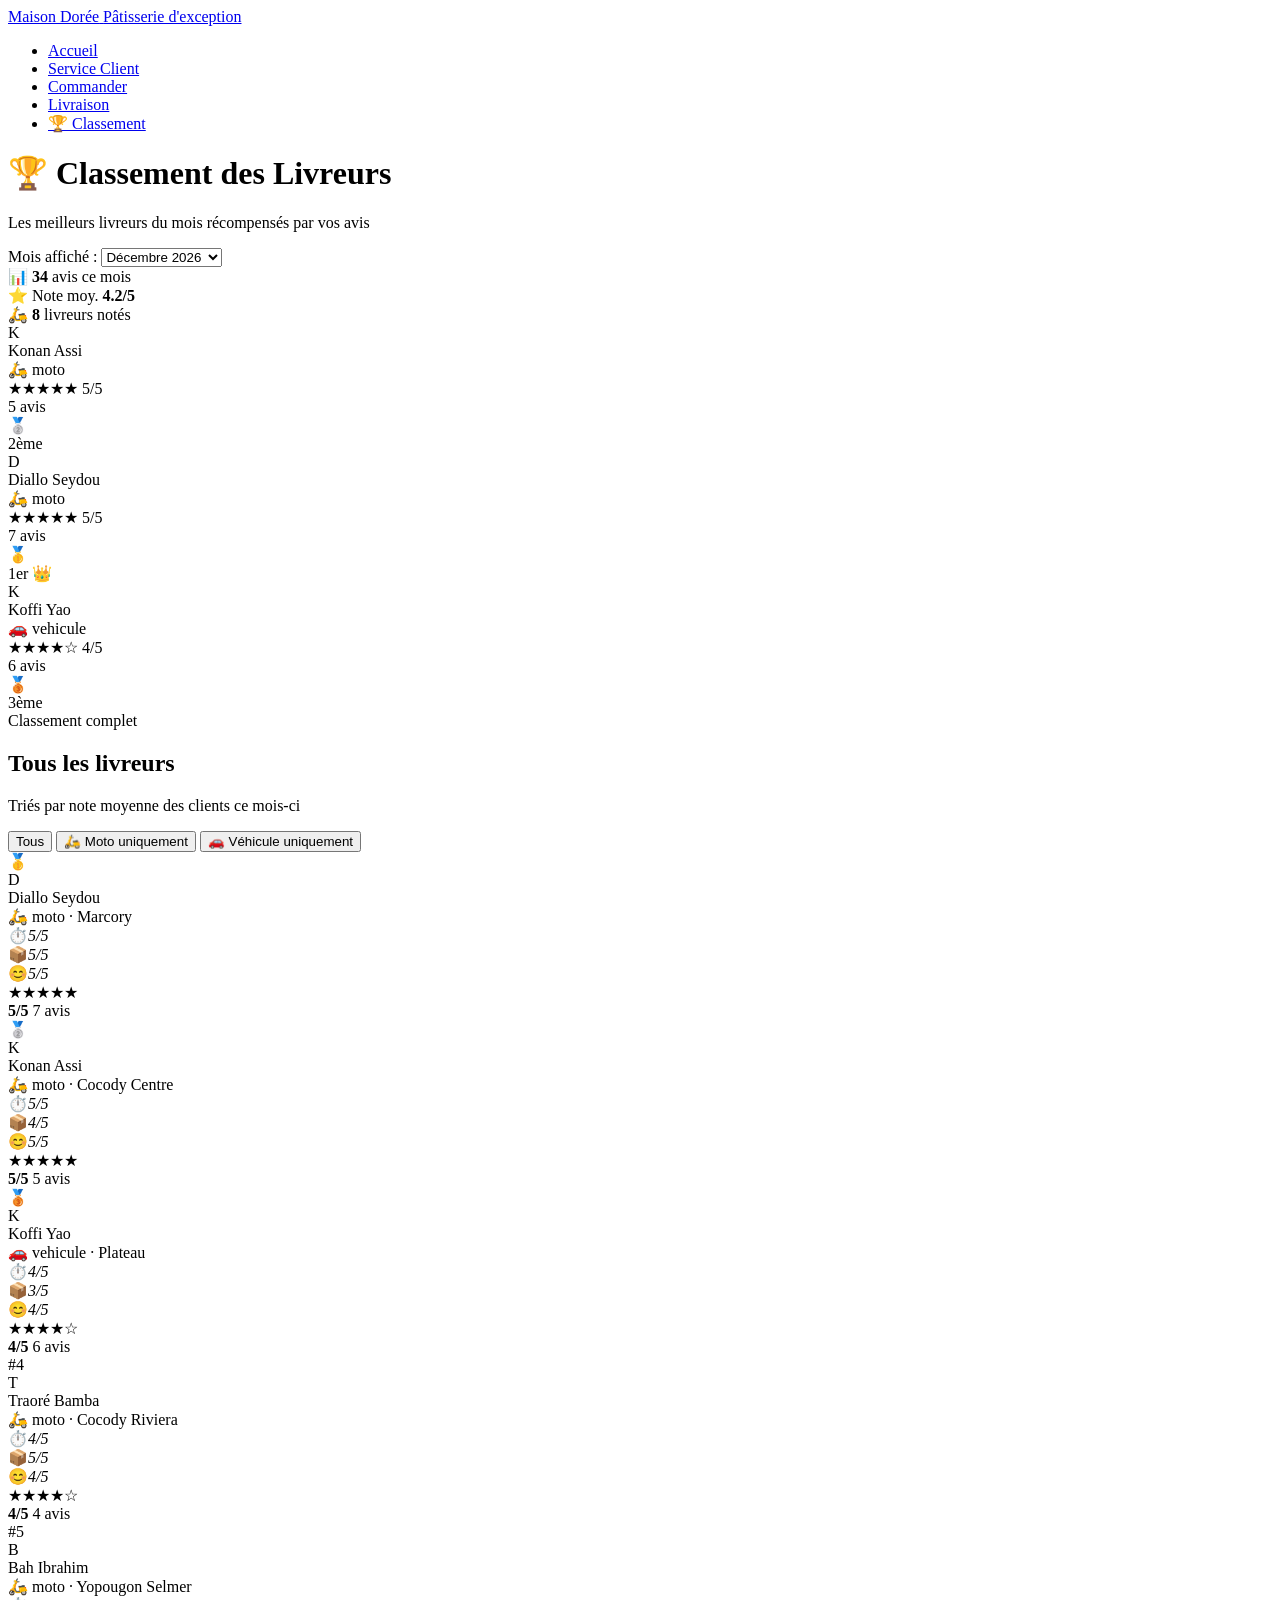
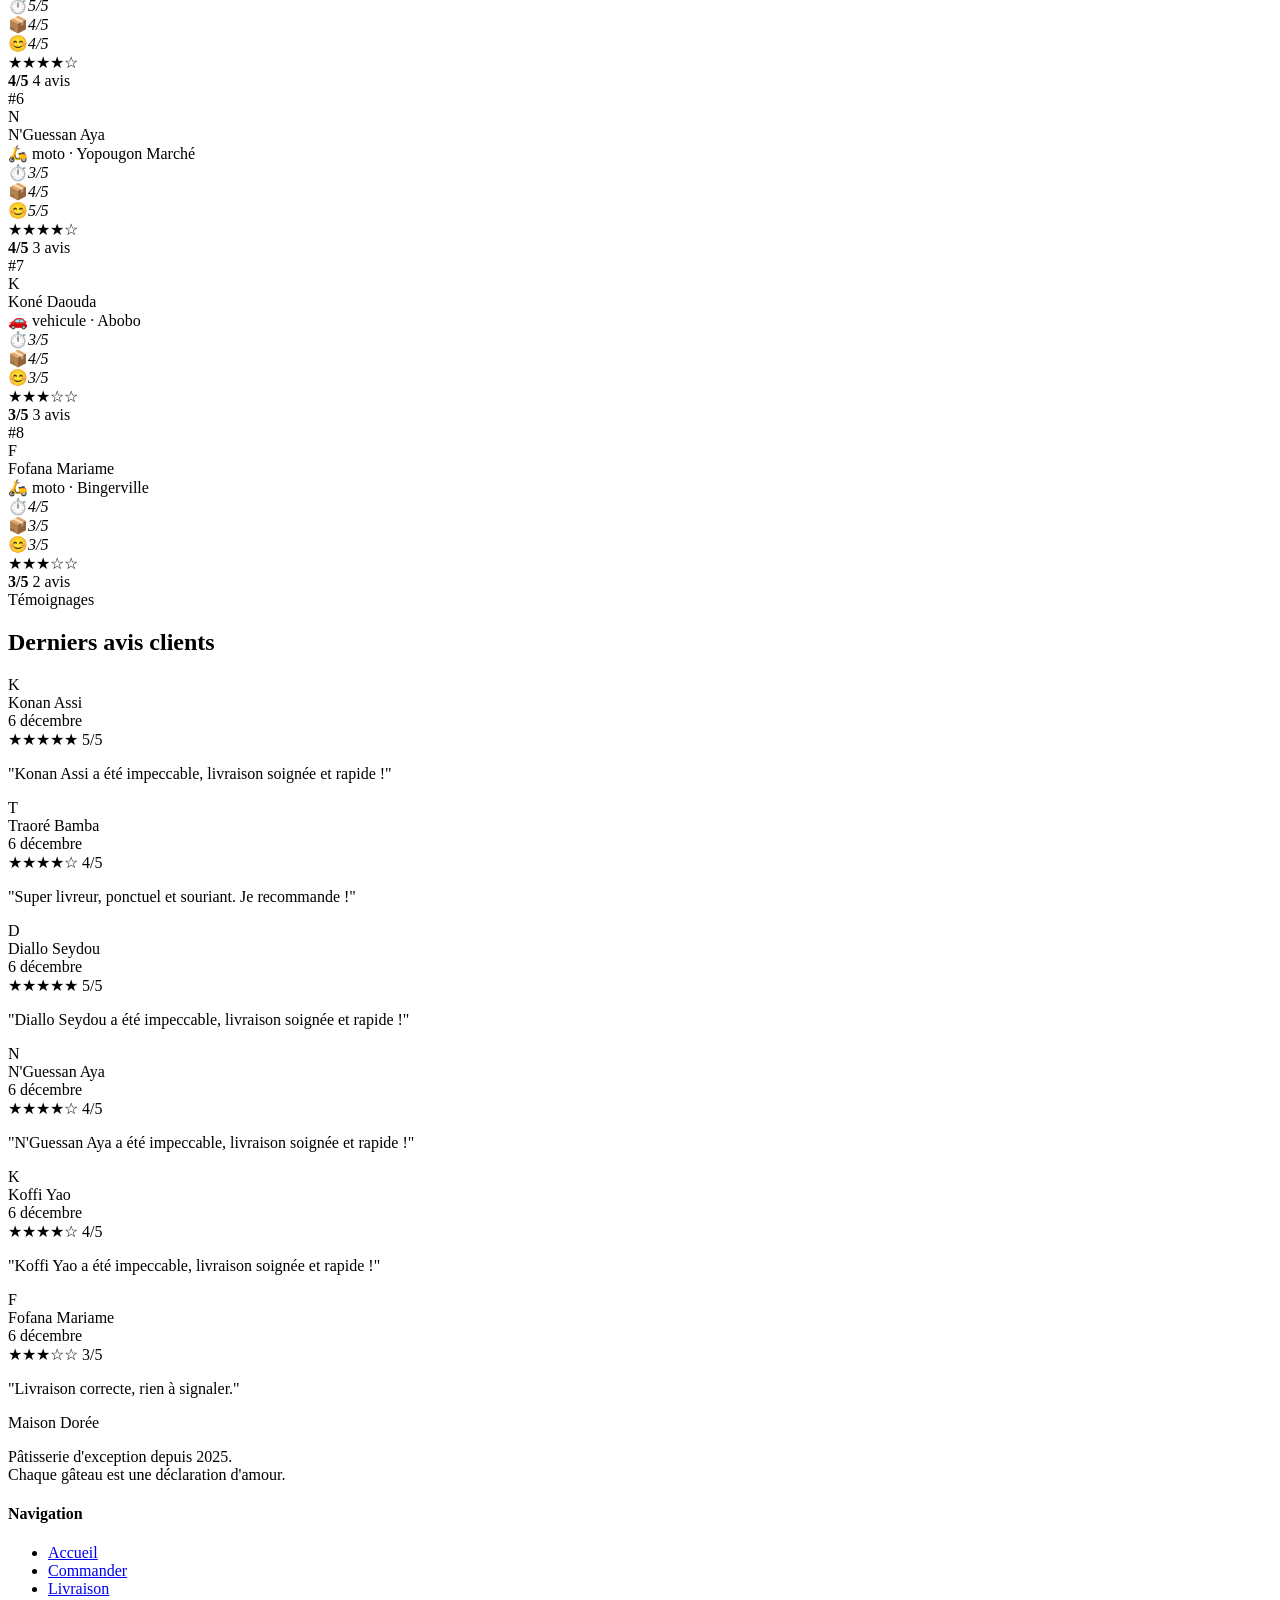
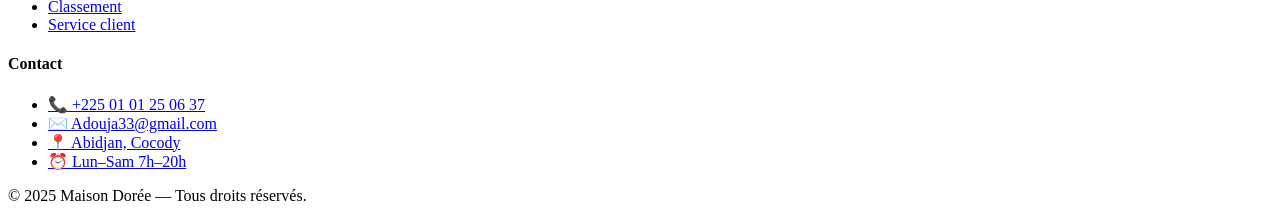
==== classement.html @ ee1bba2a "Create classement.html" ====
<!DOCTYPE html>
<html lang="fr">
<head>
  <meta charset="UTF-8" />
  <meta name="viewport" content="width=device-width, initial-scale=1.0" />
  <title>Classement des Livreurs — Maison Dorée</title>
  <link rel="stylesheet" href="style.css" />
  <link rel="stylesheet" href="classement.css" />
</head>
<body>

  <nav class="navbar" id="navbar">
    <a class="nav-logo" href="index.html">
      <span class="nav-logo-name">Maison Dorée</span>
      <span class="nav-logo-tagline">Pâtisserie d'exception</span>
    </a>
    <ul class="nav-links" id="navLinks">
      <li><a href="index.html">Accueil</a></li>
      <li><a href="service-client.html">Service Client</a></li>
      <li><a href="commande.html">Commander</a></li>
      <li><a href="livraison.html">Livraison</a></li>
      <li><a href="classement.html" class="active nav-cta">🏆 Classement</a></li>
    </ul>
    <div class="nav-hamburger" onclick="toggleMenu()"><span></span><span></span><span></span></div>
  </nav>

  <div class="page-header">
    <h1>🏆 Classement des Livreurs</h1>
    <p>Les meilleurs livreurs du mois récompensés par vos avis</p>
  </div>

  <main class="cls-main">

    <!-- ── SÉLECTEUR DE MOIS ─────────────────────── -->
    <div class="cls-controls">
      <div class="cls-mois-selector">
        <label>Mois affiché :</label>
        <select id="moisSelect" onchange="chargerClassement()"></select>
      </div>
      <div class="cls-stats-bar" id="statsBar"></div>
    </div>

    <!-- ── PODIUM TOP 3 ──────────────────────────── -->
    <section class="podium-section" id="podiumSection">
      <div class="podium-wrap" id="podiumWrap">
        <!-- injecté par JS -->
      </div>
    </section>

    <!-- ── CLASSEMENT COMPLET ────────────────────── -->
    <section class="ranking-section">
      <div class="section-header">
        <span class="section-eyebrow">Classement complet</span>
        <h2>Tous les livreurs</h2>
        <p>Triés par note moyenne des clients ce mois-ci</p>
      </div>

      <!-- Filtres mode -->
      <div class="cls-filter-bar">
        <button class="cls-filter active" onclick="filterMode('tous',this)">Tous</button>
        <button class="cls-filter" onclick="filterMode('moto',this)">🛵 Moto uniquement</button>
        <button class="cls-filter" onclick="filterMode('vehicule',this)">🚗 Véhicule uniquement</button>
      </div>

      <div class="ranking-list" id="rankingList">
        <!-- injecté par JS -->
      </div>
    </section>

    <!-- ── AVIS RÉCENTS ──────────────────────────── -->
    <section class="avis-section">
      <div class="section-header">
        <span class="section-eyebrow">Témoignages</span>
        <h2>Derniers avis clients</h2>
      </div>
      <div class="avis-grid" id="avisGrid">
        <!-- injecté par JS -->
      </div>
    </section>

    <!-- ── MESSAGE SI AUCUNE DONNÉE ─────────────── -->
    <div class="empty-state" id="emptyState" style="display:none">
      <div class="empty-icon">📭</div>
      <h3>Aucune notation ce mois-ci</h3>
      <p>Les premières notes apparaîtront ici après vos premières livraisons.</p>
      <a href="livraison.html" class="btn-primary" style="margin-top:1.5rem">
        🛵 Passer une livraison
      </a>
    </div>

  </main>

  <footer>
    <div class="footer-inner">
      <div>
        <div class="footer-brand-name">Maison Dorée</div>
        <p class="footer-brand-desc">Pâtisserie d'exception depuis 2025.<br/>Chaque gâteau est une déclaration d'amour.</p>
      </div>
      <div class="footer-col"><h4>Navigation</h4><ul>
        <li><a href="index.html">Accueil</a></li>
        <li><a href="commande.html">Commander</a></li>
        <li><a href="livraison.html">Livraison</a></li>
        <li><a href="classement.html">Classement</a></li>
        <li><a href="service-client.html">Service client</a></li>
      </ul></div>
      <div class="footer-col"><h4>Contact</h4><ul>
        <li><a href="tel:+2250101250637">📞 +225 01 01 25 06 37</a></li>
        <li><a href="mailto:Adouja33@gmail.com">✉️ Adouja33@gmail.com</a></li>
        <li><a href="#">📍 Abidjan, Cocody</a></li>
        <li><a href="#">⏰ Lun–Sam 7h–20h</a></li>
      </ul></div>
    </div>
    <div class="footer-bottom">© 2025 Maison Dorée — Tous droits réservés.</div>
  </footer>

  <script>
  /* ══════════════════════════════════════════════
     DONNÉES DE BASE : livreurs connus
  ══════════════════════════════════════════════ */
  const LIVREURS_DB = [
    { id:'liv1',  nom:'Konan Assi',     avatar:'K', mode:'moto',     zone:'Cocody Centre'   },
    { id:'liv2',  nom:'Traoré Bamba',   avatar:'T', mode:'moto',     zone:'Cocody Riviera'  },
    { id:'liv3',  nom:'Koffi Yao',      avatar:'K', mode:'vehicule', zone:'Plateau'         },
    { id:'liv4',  nom:'Diallo Seydou',  avatar:'D', mode:'moto',     zone:'Marcory'         },
    { id:'liv5',  nom:'Coulibaly Adja', avatar:'C', mode:'vehicule', zone:'Treichville'     },
    { id:'liv6',  nom:"N'Guessan Aya",  avatar:'N', mode:'moto',     zone:'Yopougon Marché' },
    { id:'liv7',  nom:'Bah Ibrahim',    avatar:'B', mode:'moto',     zone:'Yopougon Selmer' },
    { id:'liv8',  nom:'Koné Daouda',    avatar:'K', mode:'vehicule', zone:'Abobo'           },
    { id:'liv9',  nom:'Fofana Mariame', avatar:'F', mode:'moto',     zone:'Bingerville'     },
    { id:'liv10', nom:'Soro Lacina',    avatar:'S', mode:'vehicule', zone:'Anyama'          },
  ];

  /* ══════════════════════════════════════════════
     DONNÉES DE DÉMO — injectées si localStorage vide
     (simule plusieurs mois d'utilisation)
  ══════════════════════════════════════════════ */
  const DEMO_NOTATIONS = [
    // Mois courant
    ...genDemo('liv1', 5, [5,5,4,5]),
    ...genDemo('liv2', 4, [4,4,5,4]),
    ...genDemo('liv4', 7, [5,5,5,5]),
    ...genDemo('liv6', 3, [4,3,4,5]),
    ...genDemo('liv3', 6, [4,4,3,4]),
    ...genDemo('liv9', 2, [3,4,3,3]),
    ...genDemo('liv7', 4, [4,5,4,4]),
    ...genDemo('liv8', 3, [3,3,4,3]),
    // Mois précédent
    ...genDemo('liv1', 3, [4,4,5,4], -1),
    ...genDemo('liv4', 5, [5,5,5,4], -1),
    ...genDemo('liv2', 2, [3,3,4,3], -1),
  ];

  function genDemo(livreurId, count, scores, monthOffset = 0) {
    const livreur = LIVREURS_DB.find(l => l.id === livreurId);
    const date    = new Date();
    date.setMonth(date.getMonth() + monthOffset);
    const mois    = date.toISOString().slice(0,7);
    return Array.from({ length: count }, (_, i) => ({
      livreurId,
      livreurNom: livreur.nom,
      ref:   `LIV-DEMO-${livreurId}-${i}`,
      date:  date.toISOString(),
      mois,
      global:       scores[0],
      ponctualite:  scores[1],
      etat:         scores[2],
      amabilite:    scores[3],
      commentaire:  i === 0 ? commentaireDemo(livreur.nom, scores[0]) : '',
      moyenne: parseFloat(((scores[0]+scores[1]+scores[2]+scores[3])/4).toFixed(2))
    }));
  }

  function commentaireDemo(nom, note) {
    const positifs = [
      `${nom} a été impeccable, livraison soignée et rapide !`,
      `Très professionnel, mon gâteau est arrivé parfait.`,
      `Super livreur, ponctuel et souriant. Je recommande !`,
    ];
    const neutres = [
      `Livraison correcte, rien à signaler.`,
      `Dans les temps, colis en bon état.`,
    ];
    return note >= 4 ? positifs[Math.floor(Math.random()*positifs.length)]
                     : neutres[Math.floor(Math.random()*neutres.length)];
  }

  /* ══════════════════════════════════════════════
     CHARGEMENT DES DONNÉES
  ══════════════════════════════════════════════ */
  function getNotations() {
    try {
      const stored = JSON.parse(localStorage.getItem('md_notations') || '[]');
      /* Fusionne les données réelles avec la démo */
      return [...DEMO_NOTATIONS, ...stored];
    } catch(e) { return DEMO_NOTATIONS; }
  }

  /* ══════════════════════════════════════════════
     CALCUL DU CLASSEMENT
  ══════════════════════════════════════════════ */
  function calculerClassement(mois, modeFilter = 'tous') {
    const notations = getNotations().filter(n => n.mois === mois);

    /* Grouper par livreur */
    const map = {};
    notations.forEach(n => {
      if (!map[n.livreurId]) {
        const info = LIVREURS_DB.find(l => l.id === n.livreurId) || {};
        map[n.livreurId] = {
          id:         n.livreurId,
          nom:        n.livreurNom,
          avatar:     info.avatar || n.livreurNom[0],
          mode:       info.mode   || 'moto',
          zone:       info.zone   || '—',
          notes:      [],
          totalGlobal:      0,
          totalPonctualite: 0,
          totalEtat:        0,
          totalAmabilite:   0,
          commentaires:     [],
        };
      }
      const entry = map[n.livreurId];
      entry.notes.push(n.global);
      entry.totalGlobal      += n.global;
      entry.totalPonctualite += n.ponctualite || n.global;
      entry.totalEtat        += n.etat        || n.global;
      entry.totalAmabilite   += n.amabilite   || n.global;
      if (n.commentaire) entry.commentaires.push({ texte: n.commentaire, date: n.date });
    });

    /* Calculer les moyennes */
    let classement = Object.values(map).map(e => ({
      ...e,
      nbNotes:          e.notes.length,
      moyenneGlobale:   parseFloat((e.totalGlobal      / e.notes.length).toFixed(2)),
      moyennePonct:     parseFloat((e.totalPonctualite / e.notes.length).toFixed(2)),
      moyenneEtat:      parseFloat((e.totalEtat        / e.notes.length).toFixed(2)),
      moyenneAmab:      parseFloat((e.totalAmabilite   / e.notes.length).toFixed(2)),
    }));

    /* Filtrer par mode si demandé */
    if (modeFilter !== 'tous') {
      classement = classement.filter(e => e.mode === modeFilter);
    }

    /* Trier : note moyenne DESC, puis nombre de notes DESC */
    return classement.sort((a, b) =>
      b.moyenneGlobale - a.moyenneGlobale ||
      b.nbNotes - a.nbNotes
    );
  }

  /* ══════════════════════════════════════════════
     RENDU UI
  ══════════════════════════════════════════════ */
  let currentMode = 'tous';

  function chargerClassement() {
    const mois = document.getElementById('moisSelect').value;
    const data = calculerClassement(mois, currentMode);

    if (!data.length) {
      document.getElementById('podiumSection').style.display  = 'none';
      document.getElementById('rankingList').innerHTML        = '';
      document.getElementById('emptyState').style.display     = 'block';
      document.getElementById('statsBar').innerHTML           = '';
      renderAvis(mois);
      return;
    }

    document.getElementById('podiumSection').style.display = 'block';
    document.getElementById('emptyState').style.display    = 'none';

    renderStatsBar(data, mois);
    renderPodium(data.slice(0,3));
    renderRanking(data);
    renderAvis(mois);
  }

  /* ── Barre de stats globales ─────────────────── */
  function renderStatsBar(data, mois) {
    const allNotations = getNotations().filter(n => n.mois === mois);
    const totalNotes   = allNotations.length;
    const moyGlobale   = totalNotes
      ? (allNotations.reduce((s,n) => s + n.global, 0) / totalNotes).toFixed(1)
      : '—';
    const nbLivreurs   = data.length;

    document.getElementById('statsBar').innerHTML = `
      <div class="stat-pill">📊 <strong>${totalNotes}</strong> avis ce mois</div>
      <div class="stat-pill">⭐ Note moy. <strong>${moyGlobale}/5</strong></div>
      <div class="stat-pill">🛵 <strong>${nbLivreurs}</strong> livreur${nbLivreurs>1?'s':''} noté${nbLivreurs>1?'s':''}</div>
    `;
  }

  /* ── Podium top 3 ────────────────────────────── */
  function renderPodium(top3) {
    const wrap  = document.getElementById('podiumWrap');
    const order = top3.length >= 3 ? [1,0,2] : top3.map((_,i)=>i); // 2e, 1er, 3e
    const medals = ['🥇','🥈','🥉'];
    const heights = ['160px','200px','130px'];
    const labels  = ['2ème','1er 👑','3ème'];

    wrap.innerHTML = order.map(idx => {
      if (!top3[idx]) return '';
      const e   = top3[idx];
      const rank = idx + 1;
      const pos  = order.indexOf(idx); // position visuelle
      return `
        <div class="podium-col" style="--col-height:${heights[pos]}">
          <div class="podium-livreur">
            <div class="podium-avatar rank-${rank}">${e.avatar}</div>
            <div class="podium-nom">${e.nom}</div>
            <div class="podium-mode">${e.mode === 'moto' ? '🛵' : '🚗'} ${e.mode}</div>
            <div class="podium-note">
              ${renderStars(e.moyenneGlobale)}
              <span>${e.moyenneGlobale}/5</span>
            </div>
            <div class="podium-nb">${e.nbNotes} avis</div>
          </div>
          <div class="podium-bar">
            <div class="podium-medal">${medals[idx]}</div>
            <div class="podium-rank-label">${labels[pos]}</div>
          </div>
        </div>
      `;
    }).join('');
  }

  /* ── Liste complète ──────────────────────────── */
  function renderRanking(data) {
    document.getElementById('rankingList').innerHTML = data.map((e, i) => `
      <div class="ranking-row ${i < 3 ? 'top-'+( i+1) : ''}">
        <div class="rank-pos">
          ${i === 0 ? '🥇' : i === 1 ? '🥈' : i === 2 ? '🥉' : `#${i+1}`}
        </div>
        <div class="rank-avatar">${e.avatar}</div>
        <div class="rank-info">
          <div class="rank-nom">${e.nom}</div>
          <div class="rank-meta">${e.mode === 'moto' ? '🛵' : '🚗'} ${e.mode} · ${e.zone}</div>
        </div>
        <div class="rank-criteres">
          <div class="critere-mini"><span>⏱️</span><em>${e.moyennePonct}/5</em></div>
          <div class="critere-mini"><span>📦</span><em>${e.moyenneEtat}/5</em></div>
          <div class="critere-mini"><span>😊</span><em>${e.moyenneAmab}/5</em></div>
        </div>
        <div class="rank-note-global">
          <div class="rank-stars">${renderStars(e.moyenneGlobale)}</div>
          <strong>${e.moyenneGlobale}/5</strong>
          <span>${e.nbNotes} avis</span>
        </div>
      </div>
    `).join('');
  }

  /* ── Avis récents ────────────────────────────── */
  function renderAvis(mois) {
    const avis = getNotations()
      .filter(n => n.mois === mois && n.commentaire)
      .sort((a,b) => new Date(b.date) - new Date(a.date))
      .slice(0, 6);

    if (!avis.length) {
      document.getElementById('avisGrid').innerHTML =
        '<p style="text-align:center;color:var(--text-light);grid-column:1/-1;font-family:\'Cormorant Garamond\',serif;font-size:1.05rem">Aucun commentaire ce mois-ci.</p>';
      return;
    }

    document.getElementById('avisGrid').innerHTML = avis.map(n => {
      const livreur = LIVREURS_DB.find(l => l.id === n.livreurId);
      const dateStr = new Date(n.date).toLocaleDateString('fr-FR', { day:'numeric', month:'long' });
      return `
        <div class="avis-card">
          <div class="avis-header">
            <div class="avis-avatar">${livreur?.avatar || n.livreurNom[0]}</div>
            <div>
              <div class="avis-livreur">${n.livreurNom}</div>
              <div class="avis-date">${dateStr}</div>
            </div>
            <div class="avis-note-badge">${renderStars(n.global)} <span>${n.global}/5</span></div>
          </div>
          <p class="avis-texte">"${n.commentaire}"</p>
        </div>
      `;
    }).join('');
  }

  /* ── Étoiles en lecture seule ────────────────── */
  function renderStars(note) {
    const full  = Math.floor(note);
    const half  = note - full >= 0.5;
    let stars   = '★'.repeat(full);
    if (half) stars += '½';
    const empty = 5 - full - (half ? 1 : 0);
    stars += '☆'.repeat(empty);
    return `<span class="stars-display">${stars}</span>`;
  }

  /* ── Filtre par mode ─────────────────────────── */
  function filterMode(mode, btn) {
    currentMode = mode;
    document.querySelectorAll('.cls-filter').forEach(b => b.classList.remove('active'));
    btn.classList.add('active');
    chargerClassement();
  }

  /* ── Sélecteur de mois ───────────────────────── */
  function initMoisSelector() {
    const select   = document.getElementById('moisSelect');
    const now      = new Date();
    const moisNoms = ['Janvier','Février','Mars','Avril','Mai','Juin',
                      'Juillet','Août','Septembre','Octobre','Novembre','Décembre'];

    /* Proposer les 6 derniers mois */
    for (let i = 0; i < 6; i++) {
      const d = new Date(now.getFullYear(), now.getMonth() - i, 1);
      const val = d.toISOString().slice(0,7);
      const opt = document.createElement('option');
      opt.value = val;
      opt.textContent = `${moisNoms[d.getMonth()]} ${d.getFullYear()}`;
      if (i === 0) opt.selected = true;
      select.appendChild(opt);
    }
  }

  /* ── Init ────────────────────────────────────── */
  document.addEventListener('DOMContentLoaded', () => {
    initMoisSelector();
    chargerClassement();
  });

  window.addEventListener('scroll', () =>
    document.getElementById('navbar').classList.toggle('scrolled', scrollY > 30));
  function toggleMenu() { document.getElementById('navLinks').classList.toggle('open'); }
  </script>
</body>
</html>
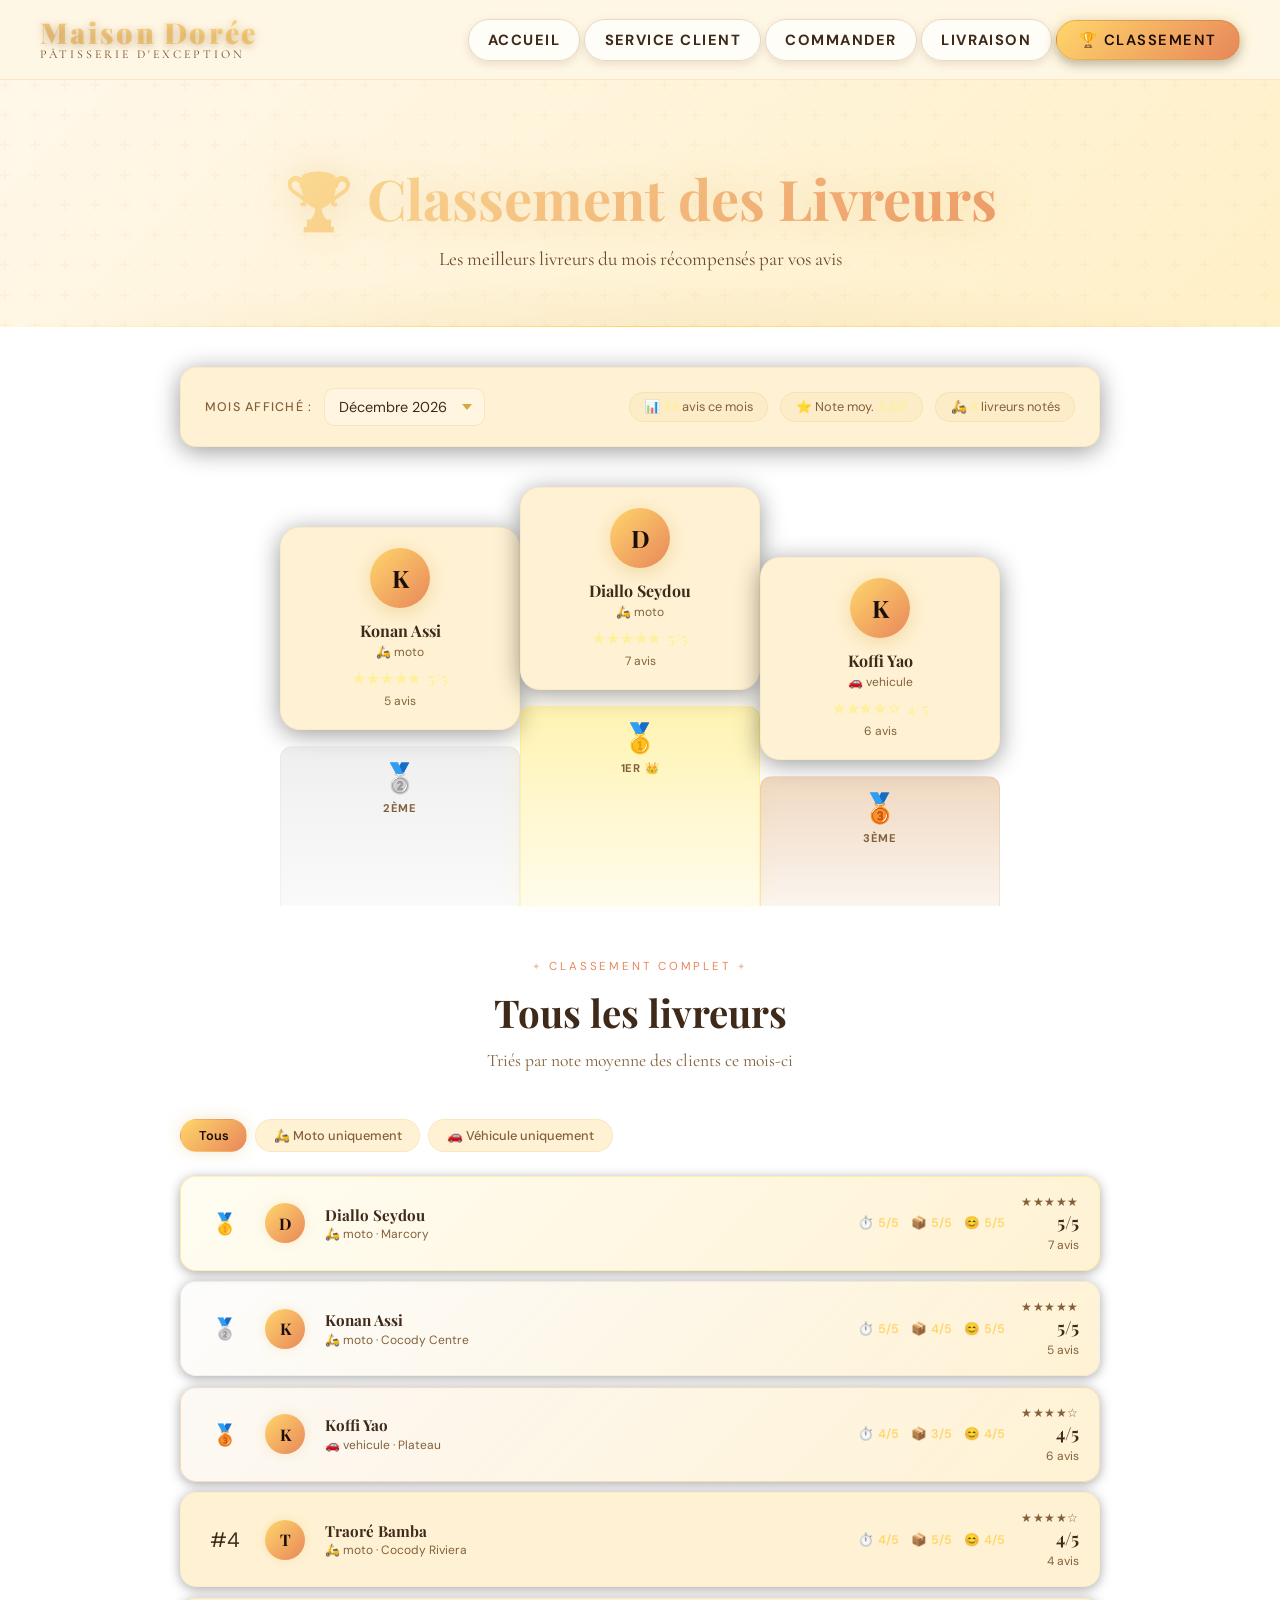
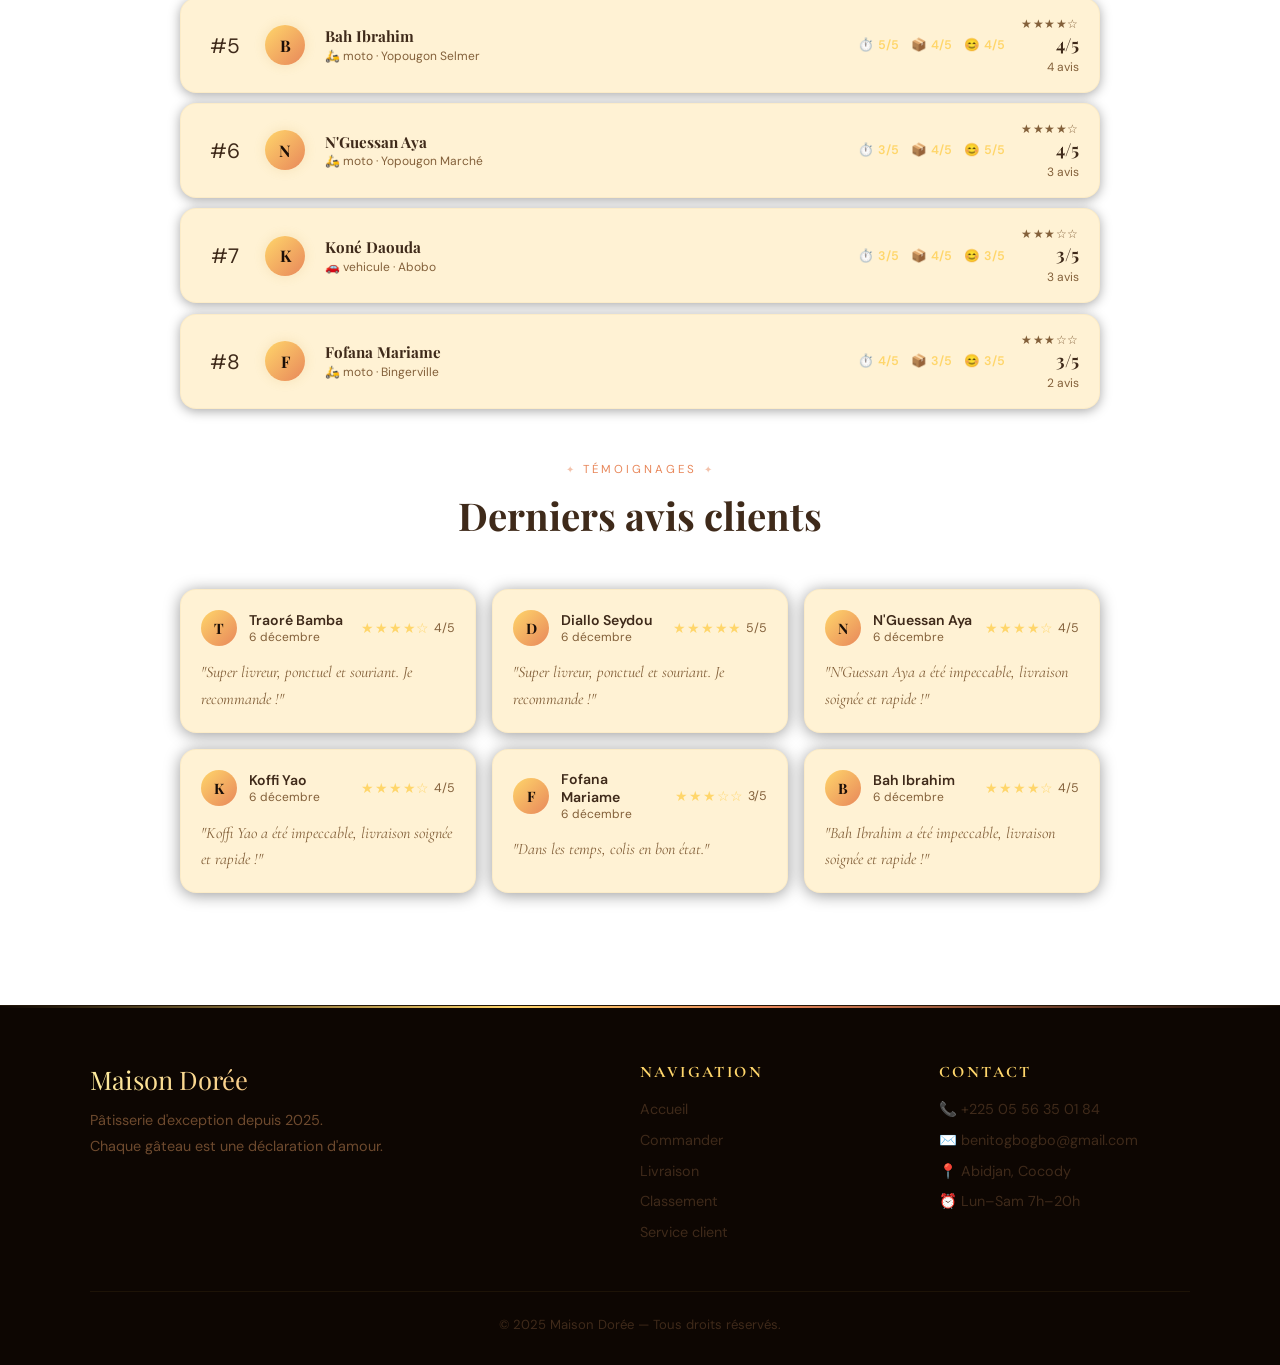
==== commit 136c2f68: "Update classement.html" ====
--- a/classement.html
+++ b/classement.html
@@ -104,8 +104,8 @@
         <li><a href="service-client.html">Service client</a></li>
       </ul></div>
       <div class="footer-col"><h4>Contact</h4><ul>
-        <li><a href="tel:+2250101250637">📞 +225 01 01 25 06 37</a></li>
-        <li><a href="mailto:Adouja33@gmail.com">✉️ Adouja33@gmail.com</a></li>
+        <li><a href="tel:+2250556350184">📞 +225 05 56 35 01 84</a></li>
+        <li><a href="mailto:benitogbogbo@gmail.com">✉️ benitogbogbo@gmail.com</a></li>
         <li><a href="#">📍 Abidjan, Cocody</a></li>
         <li><a href="#">⏰ Lun–Sam 7h–20h</a></li>
       </ul></div>
--- a/style.css
+++ b/style.css
@@ -0,0 +1,438 @@
+@import url('https://fonts.googleapis.com/css2?family=Playfair+Display:ital,wght@0,400;0,700;0,900;1,400&family=Cormorant+Garamond:ital,wght@0,300;0,400;0,500;1,400&family=DM+Sans:wght@300;400;500&display=swap');
+
+/* ═══════════════════════════════════════════════════
+   MAISON DORÉE — Palette "Velours & Or de Nuit"
+   ═══════════════════════════════════════════════════
+   Concept : fond chocolat noir profond, or cuivré
+   lumineux, abricot chaud, accents emeraude. Premium,
+   dramatique, inoubliable.
+   ═══════════════════════════════════════════════════ */
+
+:root {
+  /* ── FONDS VANILLE / CANDY ── */
+  --cream:      #FFF8E4;          /* fond principal : blanc vanille */
+  --warm-white: #FFFBF2;          /* fond légèrement plus chaud */
+  --surface:    #FFF2D4;          /* cartes / surfaces */
+  --surface-2:  #FFF5E1;          /* cartes hover / élévation 2 */
+  --surface-3:  #FFF8E8;          /* sidebar, résumés */
+
+  /* ── JAUNE BONBON ── */
+  --gold:       #FFD66B;          /* couleur accent bonbon */
+  --gold-light: #FFEFA0;          /* accent clair */
+  --gold-dark:  #D2A444;          /* accent profond */
+  --gold-glow:  rgba(255,214,107,0.26);  /* lueur douce */
+
+  /* ── ABRICOT / ACCENT CHAUD ── */
+  --apricot:    #E8875A;          /* accent secondaire chaud */
+  --apricot-light: rgba(232,135,90,0.15);
+
+  /* ── TEXTES ── */
+  --text-dark:  #3F2A1A;          /* texte principal : brun foncé (lisibilité) */
+  --text-mid:   #6E4A2E;          /* texte secondaire : brun moyen */
+  --text-light: #83603A;          /* texte secondaire clair mais contrasté */
+
+  /* ── COMPATIBILITÉ (anciennes vars → redirigées) ── */
+  --chocolate:        var(--text-dark);
+  --chocolate-mid:    var(--text-mid);
+  --chocolate-light:  var(--gold-light);
+  --rose:             #C47A8A;
+  --rose-light:       rgba(196,122,138,0.15);
+  --sage:             #6A9B7E;
+
+  /* ── OMBRES ── */
+  --shadow-gold:      rgba(212,168,67,0.30);
+  --shadow-chocolate: rgba(0,0,0,0.50);
+}
+
+/* ─── RESET & BASE ─────────────────────────────── */
+*, *::before, *::after { box-sizing: border-box; margin: 0; padding: 0; }
+html { scroll-behavior: smooth; }
+
+/* Réduction des animations pour performance */
+@media (prefers-reduced-motion: reduce) {
+  *, *::before, *::after {
+    animation-duration: 0.01ms !important;
+    animation-iteration-count: 1 !important;
+    transition-duration: 0.01ms !important;
+  }
+}
+
+body {
+  font-family: 'DM Sans', sans-serif;
+  background: linear-gradient(145deg, rgba(255,248,228,1), rgba(255,243,162,0.95));
+  color: var(--text-dark);
+  overflow-x: hidden;
+  background-image: none;
+}
+
+/* ─── SCROLLBAR ────────────────────────────────── */
+::-webkit-scrollbar { width: 6px; }
+::-webkit-scrollbar-track { background: var(--cream); }
+::-webkit-scrollbar-thumb { background: var(--gold-dark); border-radius: 3px; }
+::-webkit-scrollbar-thumb:hover { background: var(--gold); }
+
+/* ─── NAVBAR ────────────────────────────────────── */
+.navbar {
+  position: fixed;
+  top: 0;
+  width: 100%;
+  z-index: 1000;
+  padding: 0 2.5rem;
+  height: 80px;
+  display: flex;
+  align-items: center;
+  justify-content: space-between;
+  background: rgba(255, 247, 228, 0.93);
+  backdrop-filter: blur(18px);
+  -webkit-backdrop-filter: blur(18px);
+  border-bottom: 1px solid rgba(255, 204, 108, 0.35);
+  transition: box-shadow 0.4s, background 0.4s;
+}
+.navbar.scrolled {
+  background: rgba(255, 245, 215, 0.97);
+  box-shadow: 0 4px 25px rgba(110,70,30,0.25);
+}
+
+.nav-logo {
+  display: flex;
+  flex-direction: column;
+  align-items: flex-start;
+  text-decoration: none;
+}
+.nav-logo-name {
+  font-family: 'Playfair Display', serif;
+  font-size: 1.8rem;
+  font-weight: 900;
+  color: #8C4A16;
+  letter-spacing: 0.08em;
+  line-height: 1;
+  background: linear-gradient(90deg, #F4CE88, #FFD97C, #F4CE88);
+  background-clip: text;
+  -webkit-background-clip: text;
+  -webkit-text-fill-color: transparent;
+  text-shadow: 0 2px 8px rgba(142, 88, 34, 0.4);
+  background-size: 200% auto;
+  -webkit-background-clip: text;
+  -webkit-text-fill-color: transparent;
+  background-clip: text;
+  animation: shimmer 4s linear infinite;
+}
+@keyframes shimmer {
+  from { background-position: 0% center; }
+  to   { background-position: 200% center; }
+}
+.nav-logo-tagline {
+  font-family: 'Cormorant Garamond', serif;
+  font-size: 0.75rem;
+  color: #6F3E16;
+  letter-spacing: 0.25em;
+  text-transform: uppercase;
+  opacity: 0.95;
+}
+.nav-logo:hover .nav-logo-tagline {
+  color: #5A3711;
+}
+
+.nav-links {
+  display: flex;
+  align-items: center;
+  gap: 0.25rem;
+  list-style: none;
+}
+.nav-links a {
+  font-family: 'DM Sans', sans-serif;
+  font-size: 0.92rem;
+  font-weight: 700;
+  color: #3F2A1A;
+  text-decoration: none;
+  padding: 0.65rem 1.2rem;
+  border-radius: 50px;
+  letter-spacing: 0.1em;
+  text-transform: uppercase;
+  background: rgba(255, 255, 255, 0.7);
+  border: 1px solid rgba(160, 112, 50, 0.25);
+  box-shadow: 0 3px 10px rgba(101, 56, 19, 0.14);
+  transition: background 0.25s, color 0.25s, transform 0.25s, box-shadow 0.25s;
+}
+.nav-links a:hover,
+.nav-links a:focus {
+  background: rgba(255, 255, 255, 0.95);
+  color: #6E4A2E;
+  transform: translateY(-2px);
+  box-shadow: 0 5px 20px rgba(101,56,19,0.25);
+}
+.nav-links a.active {
+  background: linear-gradient(135deg, rgba(255,214,107,0.9), rgba(255,236,167,0.9));
+  color: #36230E;
+  border: 1px solid rgba(195, 124, 37, 0.35);
+  box-shadow: 0 6px 22px rgba(166, 103, 27, 0.35); 
+}
+
+.nav-cta {
+  background: linear-gradient(135deg, var(--gold), var(--apricot)) !important;
+  color: #1A0E08 !important;
+  border-radius: 50px !important;
+  padding: 0.55rem 1.4rem !important;
+  font-weight: 600 !important;
+  box-shadow: 0 0 20px var(--gold-glow), 0 4px 12px rgba(0,0,0,0.3) !important;
+  transition: transform 0.2s, box-shadow 0.2s !important;
+  -webkit-text-fill-color: #1A0E08 !important;
+}
+.nav-cta:hover {
+  transform: translateY(-2px) !important;
+  box-shadow: 0 0 32px rgba(212,168,67,0.45), 0 8px 20px rgba(0,0,0,0.4) !important;
+}
+
+.nav-hamburger {
+  display: none;
+  flex-direction: column;
+  gap: 5px;
+  cursor: pointer;
+  padding: 8px;
+}
+.nav-hamburger span {
+  display: block;
+  width: 24px;
+  height: 2px;
+  background: var(--gold);
+  border-radius: 2px;
+  transition: all 0.3s;
+}
+
+/* ─── BUTTONS ─────────────────────────────────── */
+.btn-primary {
+  display: inline-flex;
+  align-items: center;
+  gap: 0.5rem;
+  background: linear-gradient(135deg, var(--gold) 0%, var(--apricot) 100%);
+  color: #1A0E08;
+  font-family: 'DM Sans', sans-serif;
+  font-size: 0.85rem;
+  font-weight: 600;
+  letter-spacing: 0.08em;
+  text-transform: uppercase;
+  text-decoration: none;
+  padding: 0.9rem 2.2rem;
+  border-radius: 50px;
+  border: none;
+  cursor: pointer;
+  box-shadow: 0 0 20px var(--gold-glow), 0 4px 16px rgba(0,0,0,0.4);
+  transition: transform 0.2s, box-shadow 0.2s, filter 0.2s;
+  position: relative;
+  overflow: hidden;
+}
+.btn-primary::after {
+  content: '';
+  position: absolute;
+  inset: 0;
+  background: linear-gradient(135deg, transparent 40%, rgba(255,255,255,0.18) 100%);
+  pointer-events: none;
+}
+.btn-primary:hover {
+  transform: translateY(-3px);
+  box-shadow: 0 0 36px rgba(212,168,67,0.5), 0 8px 24px rgba(0,0,0,0.5);
+  filter: brightness(1.08);
+}
+
+.btn-outline {
+  display: inline-flex;
+  align-items: center;
+  gap: 0.5rem;
+  background: transparent;
+  color: var(--text-dark);
+  font-family: 'DM Sans', sans-serif;
+  font-size: 0.85rem;
+  font-weight: 500;
+  letter-spacing: 0.08em;
+  text-transform: uppercase;
+  text-decoration: none;
+  padding: 0.85rem 2.1rem;
+  border-radius: 50px;
+  border: 1.5px solid rgba(63,42,26,0.4);
+  cursor: pointer;
+  transition: background 0.25s, color 0.25s, transform 0.2s, box-shadow 0.25s;
+  backdrop-filter: blur(4px);
+}
+.btn-outline:hover {
+  background: rgba(63,42,26,0.12);
+  border-color: var(--text-dark);
+  color: var(--text-dark);
+  transform: translateY(-2px);
+  box-shadow: 0 0 20px rgba(63,42,26,0.2);
+}
+
+/* ─── PAGE HEADER (inner pages) ──────────────── */
+.page-header {
+  margin-top: 80px;
+  padding: 5rem 2.5rem 3.5rem;
+  background: linear-gradient(135deg, rgba(255,247,232,0.95), rgba(255,239,196,0.95));
+  text-align: center;
+  position: relative;
+  overflow: hidden;
+}
+/* lignes dorées rayonnantes */
+.page-header::before {
+  content: '';
+  position: absolute;
+  inset: 0;
+  background:
+    radial-gradient(ellipse 80% 60% at 50% 120%, rgba(212,168,67,0.18) 0%, transparent 70%),
+    url("data:image/svg+xml,%3Csvg width='60' height='60' viewBox='0 0 60 60' xmlns='http://www.w3.org/2000/svg'%3E%3Cg fill='none'%3E%3Cg fill='%23D4A843' fill-opacity='0.05'%3E%3Cpath d='M36 34v-4h-2v4h-4v2h4v4h2v-4h4v-2h-4zm0-30V0h-2v4h-4v2h4v4h2V6h4V4h-4zM6 34v-4H4v4H0v2h4v4h2v-4h4v-2H6zM6 4V0H4v4H0v2h4v4h2V6h4V4H6z'/%3E%3C/g%3E%3C/g%3E%3C/svg%3E");
+}
+.page-header::after {
+  content: '';
+  position: absolute;
+  bottom: 0; left: 0; right: 0;
+  height: 1px;
+  background: linear-gradient(90deg, transparent, var(--gold), transparent);
+}
+.page-header h1 {
+  font-family: 'Playfair Display', serif;
+  font-size: clamp(2rem, 5vw, 3.5rem);
+  background: linear-gradient(135deg, var(--gold-light), var(--apricot));
+  -webkit-background-clip: text;
+  -webkit-text-fill-color: transparent;
+  background-clip: text;
+  position: relative;
+  margin-bottom: 0.75rem;
+  filter: drop-shadow(0 0 20px rgba(212,168,67,0.3));
+}
+.page-header p {
+  font-family: 'Cormorant Garamond', serif;
+  font-size: 1.2rem;
+  color: var(--text-mid);
+  position: relative;
+}
+
+/* ─── SECTION HEADER ─────────────────────────── */
+.section-header { text-align: center; margin-bottom: 3rem; }
+.section-eyebrow {
+  display: inline-block;
+  font-family: 'DM Sans', sans-serif;
+  font-size: 0.72rem;
+  letter-spacing: 0.25em;
+  text-transform: uppercase;
+  color: var(--apricot);
+  margin-bottom: 0.75rem;
+  position: relative;
+}
+.section-eyebrow::before,
+.section-eyebrow::after {
+  content: '✦';
+  margin: 0 0.6em;
+  opacity: 0.5;
+  font-size: 0.65rem;
+}
+.section-header h2 {
+  font-family: 'Playfair Display', serif;
+  font-size: clamp(1.8rem, 3vw, 2.6rem);
+  color: var(--text-dark);
+  margin-bottom: 0.75rem;
+}
+.section-header p { color: var(--text-light); font-family: 'Cormorant Garamond', serif; font-size: 1.1rem; }
+
+/* ─── FOOTER ──────────────────────────────────── */
+footer {
+  background: #0D0602;
+  color: var(--text-dark);
+  padding: 3.5rem 2.5rem 2rem;
+  border-top: 1px solid rgba(212,168,67,0.1);
+  position: relative;
+}
+footer::before {
+  content: '';
+  position: absolute;
+  top: 0; left: 0; right: 0;
+  height: 2px;
+  background: linear-gradient(90deg, transparent 0%, var(--gold) 40%, var(--apricot) 60%, transparent 100%);
+}
+.footer-inner {
+  max-width: 1100px;
+  margin: 0 auto;
+  display: grid;
+  grid-template-columns: 2fr 1fr 1fr;
+  gap: 3rem;
+  margin-bottom: 2.5rem;
+}
+.footer-brand-name {
+  font-family: 'Playfair Display', serif;
+  font-size: 1.6rem;
+  background: linear-gradient(135deg, var(--gold-light), var(--apricot));
+  -webkit-background-clip: text;
+  -webkit-text-fill-color: transparent;
+  background-clip: text;
+  margin-bottom: 0.75rem;
+}
+.footer-brand-desc { font-size: 0.9rem; color: var(--text-mid); line-height: 1.8; }
+.footer-col h4 {
+  font-family: 'Cormorant Garamond', serif;
+  font-size: 1rem;
+  color: var(--gold);
+  letter-spacing: 0.15em;
+  text-transform: uppercase;
+  margin-bottom: 1rem;
+}
+.footer-col ul { list-style: none; }
+.footer-col ul li { margin-bottom: 0.6rem; }
+.footer-col ul li a {
+  color: var(--text-dark);
+  text-decoration: none;
+  font-size: 0.9rem;
+  transition: color 0.2s;
+}
+.footer-col ul li a:hover { color: var(--gold-light); }
+.footer-bottom {
+  border-top: 1px solid rgba(212,168,67,0.08);
+  padding-top: 1.5rem;
+  text-align: center;
+  font-size: 0.82rem;
+  color: var(--text-dark);
+  max-width: 1100px;
+  margin: 0 auto;
+}
+
+/* ─── TOAST ───────────────────────────────────── */
+.toast {
+  position: fixed;
+  bottom: 2rem;
+  right: 2rem;
+  background: var(--surface-2);
+  color: var(--text-dark);
+  padding: 1rem 1.5rem;
+  border-radius: 12px;
+  font-size: 0.9rem;
+  border-left: 3px solid var(--gold);
+  box-shadow: 0 8px 40px rgba(0,0,0,0.6), 0 0 20px rgba(212,168,67,0.15);
+  z-index: 9999;
+  transform: translateY(100px);
+  opacity: 0;
+  transition: all 0.4s cubic-bezier(0.34,1.56,0.64,1);
+}
+.toast.show { transform: translateY(0); opacity: 1; }
+
+/* ─── SCROLLING GLOW DIVIDER ─────────────────── */
+.glow-divider {
+  height: 1px;
+  background: linear-gradient(90deg, transparent, var(--gold-dark), var(--apricot), var(--gold-dark), transparent);
+  opacity: 0.4;
+  margin: 0;
+}
+
+/* ─── RESPONSIVE ──────────────────────────────── */
+@media (max-width: 768px) {
+  .nav-links {
+    display: none;
+    flex-direction: column;
+    position: absolute;
+    top: 80px; left: 0;
+    width: 100%;
+    background: rgba(15,8,3,0.98);
+    backdrop-filter: blur(20px);
+    padding: 1rem;
+    border-bottom: 1px solid rgba(212,168,67,0.15);
+    gap: 0.25rem;
+  }
+  .nav-links.open { display: flex; }
+  .nav-hamburger { display: flex; }
+  .footer-inner { grid-template-columns: 1fr; gap: 2rem; }
+}
--- a/classement.css
+++ b/classement.css
@@ -0,0 +1,265 @@
+/* ═══════════════════════════════════════════════
+   CLASSEMENT.CSS — Maison Dorée · Dark Edition
+   ═══════════════════════════════════════════════ */
+
+.cls-main {
+  max-width: 1000px;
+  margin: 0 auto;
+  padding: 2.5rem 2.5rem 5rem;
+}
+
+/* ── CONTRÔLES ───────────────────────────────── */
+.cls-controls {
+  display: flex;
+  align-items: center;
+  justify-content: space-between;
+  flex-wrap: wrap;
+  gap: 1rem;
+  margin-bottom: 2.5rem;
+  padding: 1.25rem 1.5rem;
+  background: var(--surface);
+  border-radius: 16px;
+  border: 1px solid rgba(212,168,67,0.12);
+  box-shadow: 0 4px 24px rgba(0,0,0,0.4);
+}
+
+.cls-mois-selector {
+  display: flex;
+  align-items: center;
+  gap: 0.75rem;
+}
+.cls-mois-selector label {
+  font-size: 0.78rem;
+  text-transform: uppercase;
+  letter-spacing: 0.1em;
+  color: var(--text-light);
+  font-weight: 500;
+}
+.cls-mois-selector select {
+  padding: 0.55rem 2rem 0.55rem 0.85rem;
+  border: 1.5px solid rgba(212,168,67,0.2);
+  border-radius: 10px;
+  font-family: 'DM Sans', sans-serif;
+  font-size: 0.9rem;
+  color: var(--text-dark);
+  background: var(--surface-2);
+  outline: none;
+  cursor: pointer;
+  appearance: none;
+  background-image: url("data:image/svg+xml,%3Csvg xmlns='http://www.w3.org/2000/svg' width='10' height='6'%3E%3Cpath d='M0 0l5 6 5-6z' fill='%23D4A843'/%3E%3C/svg%3E");
+  background-repeat: no-repeat;
+  background-position: right 0.75rem center;
+  transition: border-color 0.2s;
+}
+.cls-mois-selector select:focus { border-color: var(--gold); }
+
+.cls-stats-bar {
+  display: flex;
+  gap: 0.75rem;
+  flex-wrap: wrap;
+}
+.stat-pill {
+  background: rgba(212,168,67,0.08);
+  border: 1px solid rgba(212,168,67,0.15);
+  border-radius: 50px;
+  padding: 0.35rem 0.9rem;
+  font-size: 0.8rem;
+  color: var(--text-light);
+}
+.stat-pill strong { color: var(--gold-light); }
+
+/* ── FILTRE MODE ─────────────────────────────── */
+.cls-filter-bar {
+  display: flex;
+  gap: 0.5rem;
+  margin-bottom: 1.5rem;
+  flex-wrap: wrap;
+}
+.cls-filter {
+  background: var(--surface);
+  border: 1.5px solid rgba(212,168,67,0.15);
+  border-radius: 50px;
+  padding: 0.45rem 1.1rem;
+  font-family: 'DM Sans', sans-serif;
+  font-size: 0.8rem;
+  font-weight: 500;
+  color: var(--text-light);
+  cursor: pointer;
+  transition: all 0.25s;
+}
+.cls-filter:hover { border-color: var(--gold); color: var(--text-dark); background: rgba(212,168,67,0.06); }
+.cls-filter.active {
+  background: linear-gradient(135deg, var(--gold), var(--apricot));
+  border-color: transparent;
+  color: #1A0E08;
+  font-weight: 600;
+  box-shadow: 0 0 16px rgba(212,168,67,0.25);
+}
+
+/* ── PODIUM ──────────────────────────────────── */
+.podium-section { margin-bottom: 3rem; }
+.podium-wrap {
+  display: flex;
+  align-items: flex-end;
+  justify-content: center;
+  gap: 0;
+  min-height: 340px;
+}
+
+.podium-col {
+  display: flex;
+  flex-direction: column;
+  align-items: center;
+  flex: 1;
+  max-width: 240px;
+}
+
+.podium-livreur {
+  text-align: center;
+  margin-bottom: 1rem;
+  padding: 1.25rem 1rem;
+  background: var(--surface);
+  border-radius: 20px;
+  border: 1px solid rgba(212,168,67,0.1);
+  box-shadow: 0 4px 24px rgba(0,0,0,0.4);
+  width: 100%;
+  transition: transform 0.3s, box-shadow 0.3s;
+}
+.podium-livreur:hover { transform: translateY(-4px); box-shadow: 0 12px 40px rgba(0,0,0,0.5), 0 0 20px rgba(212,168,67,0.1); }
+
+.podium-avatar {
+  width: 60px; height: 60px;
+  border-radius: 50%;
+  background: linear-gradient(135deg, var(--gold), var(--apricot));
+  color: #1A0E08;
+  font-family: 'Playfair Display', serif;
+  font-size: 1.5rem; font-weight: 700;
+  display: flex; align-items: center; justify-content: center;
+  margin: 0 auto 0.75rem;
+  box-shadow: 0 4px 20px rgba(212,168,67,0.35);
+}
+.rank-1 .podium-avatar { width:70px; height:70px; font-size:1.8rem; background: linear-gradient(135deg,#FFD700,#FFA500); box-shadow: 0 0 30px rgba(255,215,0,0.4); }
+.rank-2 .podium-avatar { background: linear-gradient(135deg,#C0C0C0,#909090); box-shadow: 0 4px 16px rgba(192,192,192,0.3); }
+.rank-3 .podium-avatar { background: linear-gradient(135deg,#CD7F32,#8B5012); box-shadow: 0 4px 16px rgba(205,127,50,0.3); }
+
+.podium-nom { font-family:'Playfair Display',serif; font-size:1rem; color:var(--text-dark); font-weight:700; margin-bottom:0.2rem; }
+.podium-mode { font-size:0.75rem; color:var(--text-light); margin-bottom:0.5rem; }
+.podium-note { display:flex; align-items:center; justify-content:center; gap:0.4rem; margin-bottom:0.3rem; }
+.podium-note span { font-family:'Playfair Display',serif; font-size:0.95rem; color:var(--gold-light); font-weight:700; }
+.podium-nb { font-size:0.75rem; color:var(--text-light); }
+
+.podium-bar {
+  background: linear-gradient(180deg, rgba(212,168,67,0.3), rgba(212,168,67,0.12));
+  border-radius: 12px 12px 0 0;
+  height: var(--col-height, 120px);
+  width: 100%;
+  display: flex;
+  flex-direction: column;
+  align-items: center;
+  justify-content: flex-start;
+  padding-top: 0.75rem;
+  gap: 0.3rem;
+  border: 1px solid rgba(212,168,67,0.15);
+  border-bottom: none;
+}
+.podium-col:nth-child(1) .podium-bar { background: linear-gradient(180deg, rgba(192,192,192,0.25), rgba(192,192,192,0.08)); border-color: rgba(192,192,192,0.15); }
+.podium-col:nth-child(2) .podium-bar { background: linear-gradient(180deg, rgba(255,215,0,0.3), rgba(255,215,0,0.08)); border-color: rgba(255,215,0,0.2); box-shadow: 0 -4px 20px rgba(255,215,0,0.1); }
+.podium-col:nth-child(3) .podium-bar { background: linear-gradient(180deg, rgba(205,127,50,0.3), rgba(205,127,50,0.08)); border-color: rgba(205,127,50,0.15); }
+
+.podium-medal { font-size:1.8rem; }
+.podium-rank-label { font-size:0.7rem; font-weight:700; color:var(--text-light); letter-spacing:0.06em; text-transform:uppercase; }
+
+/* ── CLASSEMENT LISTE ────────────────────────── */
+.ranking-section { margin-bottom: 3rem; }
+
+.ranking-list {
+  display: flex;
+  flex-direction: column;
+  gap: 0.65rem;
+}
+.ranking-row {
+  display: grid;
+  grid-template-columns: 48px 44px 1fr auto auto;
+  align-items: center;
+  gap: 1rem;
+  padding: 1rem 1.25rem;
+  background: var(--surface);
+  border-radius: 16px;
+  border: 1px solid rgba(212,168,67,0.08);
+  box-shadow: 0 2px 12px rgba(0,0,0,0.35);
+  transition: transform 0.2s, box-shadow 0.2s, border-color 0.2s;
+}
+.ranking-row:hover { transform: translateX(4px); box-shadow: 0 6px 24px rgba(0,0,0,0.5), 0 0 16px rgba(212,168,67,0.08); border-color: rgba(212,168,67,0.2); }
+.ranking-row.top-1 { border-color: rgba(255,215,0,0.25); background: linear-gradient(135deg,rgba(255,215,0,0.05),var(--surface)); }
+.ranking-row.top-2 { border-color: rgba(192,192,192,0.2); background: linear-gradient(135deg,rgba(192,192,192,0.04),var(--surface)); }
+.ranking-row.top-3 { border-color: rgba(205,127,50,0.2); background: linear-gradient(135deg,rgba(205,127,50,0.05),var(--surface)); }
+
+.rank-pos { font-size:1.3rem; text-align:center; }
+.rank-avatar {
+  width: 40px; height: 40px; border-radius: 50%;
+  background: linear-gradient(135deg,var(--gold),var(--apricot));
+  color: #1A0E08; font-family:'Playfair Display',serif;
+  font-size:1rem; font-weight:700;
+  display:flex; align-items:center; justify-content:center;
+  box-shadow: 0 0 12px rgba(212,168,67,0.2);
+}
+.rank-nom { font-family:'Playfair Display',serif; font-size:0.95rem; color:var(--text-dark); font-weight:700; }
+.rank-meta { font-size:0.75rem; color:var(--text-light); margin-top:0.1rem; }
+
+.rank-criteres { display:flex; gap:0.75rem; }
+.critere-mini { display:flex; align-items:center; gap:0.25rem; font-size:0.78rem; color:var(--text-light); }
+.critere-mini em { font-style:normal; font-weight:600; color:var(--gold); }
+
+.rank-note-global { text-align:right; }
+.rank-stars { font-size:0.85rem; color:var(--gold); }
+.rank-note-global strong { display:block; font-family:'Playfair Display',serif; font-size:1.1rem; color:var(--text-dark); }
+.rank-note-global span { font-size:0.75rem; color:var(--text-light); }
+
+/* ── ÉTOILES DISPLAY ─────────────────────────── */
+.stars-display { color:var(--gold); font-size:0.9rem; letter-spacing:0.05em; }
+
+/* ── AVIS RÉCENTS ────────────────────────────── */
+.avis-section { margin-bottom: 2rem; }
+.avis-grid {
+  display: grid;
+  grid-template-columns: repeat(auto-fill, minmax(280px,1fr));
+  gap: 1rem;
+  margin-top: 2rem;
+}
+.avis-card {
+  background: var(--surface);
+  border-radius: 16px;
+  padding: 1.25rem;
+  border: 1px solid rgba(212,168,67,0.08);
+  box-shadow: 0 2px 16px rgba(0,0,0,0.4);
+  transition: transform 0.2s, border-color 0.2s, box-shadow 0.2s;
+}
+.avis-card:hover { transform: translateY(-3px); border-color: rgba(212,168,67,0.2); box-shadow: 0 8px 30px rgba(0,0,0,0.5); }
+
+.avis-header { display:flex; align-items:center; gap:0.75rem; margin-bottom:0.85rem; }
+.avis-avatar {
+  width:36px; height:36px; border-radius:50%;
+  background: linear-gradient(135deg,var(--gold),var(--apricot));
+  color:#1A0E08; font-family:'Playfair Display',serif;
+  font-size:0.9rem; font-weight:700;
+  display:flex; align-items:center; justify-content:center;
+  flex-shrink:0;
+}
+.avis-livreur { font-size:0.88rem; font-weight:600; color:var(--text-dark); }
+.avis-date { font-size:0.75rem; color:var(--text-light); }
+.avis-note-badge { margin-left:auto; display:flex; align-items:center; gap:0.25rem; font-size:0.78rem; color:var(--text-light); }
+.avis-texte { font-family:'Cormorant Garamond',serif; font-size:1rem; color:var(--text-light); line-height:1.65; font-style:italic; }
+
+/* ── EMPTY STATE ─────────────────────────────── */
+.empty-state { text-align:center; padding:4rem 2rem; }
+.empty-icon { font-size:4rem; margin-bottom:1rem; }
+.empty-state h3 { font-family:'Playfair Display',serif; font-size:1.4rem; color:var(--text-dark); margin-bottom:0.5rem; }
+.empty-state p { color:var(--text-light); font-family:'Cormorant Garamond',serif; font-size:1.05rem; }
+
+/* ── RESPONSIVE ──────────────────────────────── */
+@media (max-width: 768px) {
+  .ranking-row { grid-template-columns: 40px 36px 1fr auto; }
+  .rank-criteres { display:none; }
+  .podium-wrap { gap: 0.25rem; }
+  .cls-controls { flex-direction:column; align-items:flex-start; }
+}
